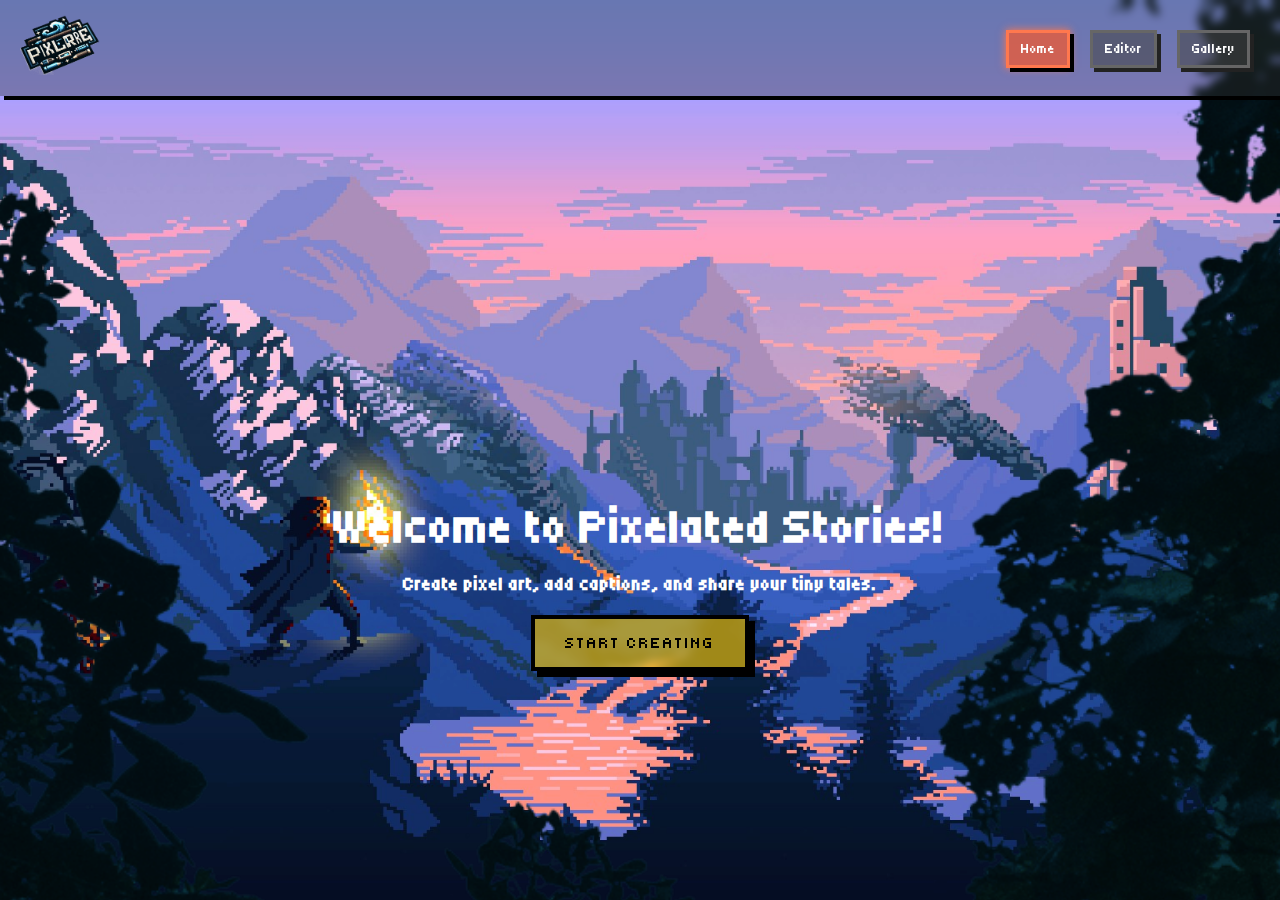
==== index.html @ 0891f61b "first commit." ====
<!DOCTYPE html>
<html lang="en">

<head>
    <meta charset="UTF-8">
    <meta name="viewport" content="width=device-width, initial-scale=1.0">
    <title>Pixelore</title>
    <link rel="stylesheet" href="css/styles.css">
</head>

<body>
    <main>
        <section id="intro-section">
            <div class="banner">
                <header>
                    <nav class="pixel-navbar">
                        <div class="nv-logo"><a href="/"><img src="imgs/logo.png" alt="Pixelore" width="80"></a></div>
                        <ul class="nav-links">
                            <li><a href="/" class="active">Home</a></li>
                            <li><a href="/editor.html">Editor</a></li>
                            <li><a href="/gallery.html">Gallery</a></li>
                        </ul>
                    </nav>
                </header>
                <div class="content">
                    <div class="title">
                        <svg class="logo" viewBox="0 0 50 9" fill="none" xmlns="http://www.w3.org/2000/svg">
                            <path
                                d="M0.72 8.144V1.52H1.812V0.427999H5.196V1.52H6.3V4.88H5.196V5.972H1.932V8.144H0.72ZM1.932 4.76H5.076V1.64H1.932V4.76ZM7.75125 8.144V2.6H8.96325V8.144H7.75125ZM7.75125 1.64V0.427999H8.96325V1.64H7.75125ZM10.4114 8.144V6.944H11.5034V5.852H12.5834V4.88H11.5034V3.8H10.4114V2.6H11.6234V3.692H12.7034V4.76H13.6874V3.692H14.7674V2.6H15.9914V3.8H14.8874V4.88H13.8074V5.852H14.8874V6.944H15.9914V8.144H14.7674V7.064H13.6874V5.972H12.7034V7.064H11.6234V8.144H10.4114ZM17.937 8.144V7.064H16.845V3.692H17.937V2.6H21.321V3.692H22.425V4.88H21.201V3.8H18.057V4.76H20.241V5.972H18.057V6.944H21.201V5.84H22.425V7.052H21.321V8.144H17.937ZM24.9683 8.144V7.064H23.8763V0.427999H25.0883V6.944H28.2323V5.852H29.4563V7.064H28.3523V8.144H24.9683ZM31.6362 8.144V7.064H30.5442V3.692H31.6362V2.6H35.0202V3.692H36.1242V7.064H35.0202V8.144H31.6362ZM31.7562 6.944H34.9002V3.8H31.7562V6.944ZM37.5755 8.144V3.692H38.6675V2.6H42.0515V3.692H43.1555V4.88H41.9315V3.8H38.7875V8.144H37.5755ZM45.3354 8.144V7.064H44.2434V3.692H45.3354V2.6H48.7194V3.692H49.8234V4.88H48.5994V3.8H45.4554V4.76H47.6394V5.972H45.4554V6.944H48.5994V5.84H49.8234V7.052H48.7194V8.144H45.3354Z"
                                fill="white" />
                        </svg>
                    </div>
                    <h1>Welcome to Pixelated Stories!</h1>
                    <h3>Create pixel art, add captions, and share your tiny tales.</h3>
                    <a class="pixy-btn pixel-btn" href="/editor.html">Start Creating</a>
                </div>
            </div>
        </section>
    </main>

    <script src="js/main.js"></script>
</body>

</html>
---- css/styles.css ----
@import url('https://fonts.googleapis.com/css2?family=Bebas+Neue&family=Pixelify+Sans:wght@400..700&family=Tiny5&display=swap');

* {
    margin: 0;
    padding: 0;
    box-sizing: border-box;
}

body, html {
    margin: 0;
    padding: 0;
    height: 100vh;
    display: flex;
    flex-direction: column;
  }
  
body {
    background-color: rgb(25, 25, 25);
    font-family: "Tiny5", sans-serif;

}

/* Navbar Styles */
header {
    width: 100%;
}

.pixel-navbar {
    display: flex;
    justify-content: space-between;
    align-items: center;
    padding: 15px 20px;
    background: #33333360;
    backdrop-filter: blur(4px);
    /* border: 4px solid #555; */
    box-shadow: 4px 4px 0 #000;
}

.pixel-navbar .nv-logo {
    font-size: 24px;
    color: #ffcc00;
    text-shadow: 2px 2px 0 #000, -2px -2px 0 #000, 2px -2px 0 #000, -2px 2px 0 #000;
}

.pixel-navbar .nav-links {
    list-style: none;
    display: flex;
    margin: 0;
    padding: 0;
}

.pixel-navbar .nav-links li {
    margin: 0 10px;
}

.pixel-navbar .nav-links a {
    text-decoration: none;
    color: white;
    font-size: 14px;
    padding: 8px 12px;
    background: #4444448f;
    border: 3px solid #666;
    box-shadow: 4px 4px 0 #222;
    transition: all 0.2s ease-in-out;
}

.pixel-navbar .nav-links a:hover {
    background: #ff5622a9;
    border-color: #ff784e;
    box-shadow: 4px 4px 0 #000, 0 0 8px #ff784e;
    color: #fff;
}

.pixel-navbar .nav-links a[class='active'] {
    background: #ff5622a9;
    border-color: #ff784e;
    box-shadow: 4px 4px 0 #000, 0 0 8px #ff784e;
    color: #fff;
}

#intro-section {
    height: 100vh;
}

.banner {
    height: 100vh;
    display: flex;
    flex-direction: column;
    justify-content: space-between;
    align-items: center;
    position: relative;
    overflow: hidden;
    color: white;
    gap: 20px;
    text-align: center;
}

.banner::before {
    content: '';
    position: absolute;
    inset: 0;
    background-image: url('../imgs/bg.png');
    background-size: cover;
    background-position: center;
    animation: bgZoomIn 4s ease-in-out 1 forwards;
    z-index: -1;
    pointer-events: none;
    transition: all ease-in-out .5s;
}

.banner::after {
    content: '';
    position: absolute;
    inset: 0;
    background-image: url('../imgs/after.png');
    background-size: cover;
    background-position: top;
    transform: scale(2);
    animation: bgZoomOut 4s ease-in-out 1 forwards;
    z-index: -1;
    pointer-events: none;
}

@keyframes bgZoomIn {
    from {
        transform: scale(1.2);
    }

    to {
        transform: scale(1);
    }
}

@keyframes bgZoomOut {
    from {
        transform: scale(1);
    }

    to {
        transform: scale(2);
    }
}

.banner .content {
    display: flex;
    flex-direction: column;
    justify-content: center;
    align-items: center;
    gap: 20px;
    height: 100%;
}

.logo {
    width: 70vw; /* Scales with viewport width */
    height: 15vh; /* Scales with viewport height */
    max-width: 1200px; /* Limit the maximum width */
    max-height: 200px; /* Limit the maximum height */
    display: block;
    margin: 0 auto; /* Centers the logo horizontally */
    filter: drop-shadow(4px 4px 3px rgba(0, 0, 0, 0.7));
}

.banner h1 {
    font-size: 3em;
}

/* Button Style */
.pixel-btn {
    background-color: #ffcc009c; /* Vibrant retro yellow */
    backdrop-filter: blur(5px);
    color: #000; /* Black text for contrast */
    font-size: 16px;
    padding: 15px 30px;
    border: 4px solid #000; /* Bold, blocky border */
    border-radius: 0; /* No rounding for pixel effect */
    cursor: pointer;
    position: relative;
    box-shadow: 6px 6px 0px #000; /* Pixel shadow */
    text-transform: uppercase;
    letter-spacing: 2px;
    transition: all ease-in-out 0.5s;
    outline: none;
    user-select: none;
    text-decoration: none;
}

/* Hover Effect */
.pixel-btn:hover {
    background-color: #ffcc00bd; /* Vibrant retro yellow */
    transform: translate(-3px, -3px); /* Moves the button */
    box-shadow: 9px 9px 0px #000; /* Adjust shadow to match movement */
}

/* Active Effect */
.pixel-btn:active {
    transform: translate(0, 0); /* Reset movement */
    box-shadow: 6px 6px 0px #000; /* Reset shadow */
    background-color: #e69a00; /* Even darker yellow for pressed effect */
}

/* Optional focus styles */
.pixel-btn:focus {
    outline: 2px dashed #fff; /* Dashed white focus outline */
    outline-offset: 4px;
}

svg path {
    fill: transparent;
    stroke: #fff;
    stroke-width: 0.1;
    stroke-dasharray: 50;
    stroke-dashoffset: 50;
    animation: textAnimation 4s ease-in-out 1 forwards;
}

@keyframes textAnimation {
    0% {
        stroke-dashoffset: 50;
    }

    80% {
        fill: transparent;
    }

    100% {
        fill: #fff;
        stroke-dashoffset: 0;
    }
}


/* For very large desktop screens */
@media (min-width: 1440px) {
    .logo {
        width: 60vw;
        height: 18vh;
        filter: drop-shadow(6px 6px 4px rgba(0, 0, 0, 0.8));
    }
}

/* For smaller desktops and tablets */
@media (max-width: 1024px) {
    .logo {
        width: 80vw;
        height: 12vh;
        filter: drop-shadow(3px 3px 2px rgba(0, 0, 0, 0.6));
    }
}

/* For tablets */
@media (max-width: 768px) {
    .logo {
        width: 90vw;
        height: 10vh;
        filter: drop-shadow(2px 2px 1px rgba(0, 0, 0, 0.5));
    }
}

/* For mobile devices */
@media (max-width: 480px) {
    .logo {
        width: 95vw;
        height: 8vh;
        filter: drop-shadow(1px 1px 0.5px rgba(0, 0, 0, 0.3));
    }
}

.error-text {
    color: rgb(192, 6, 6);
    opacity: 0;
    pointer-events: none;
    transition: all ease-in-out .4s;
}
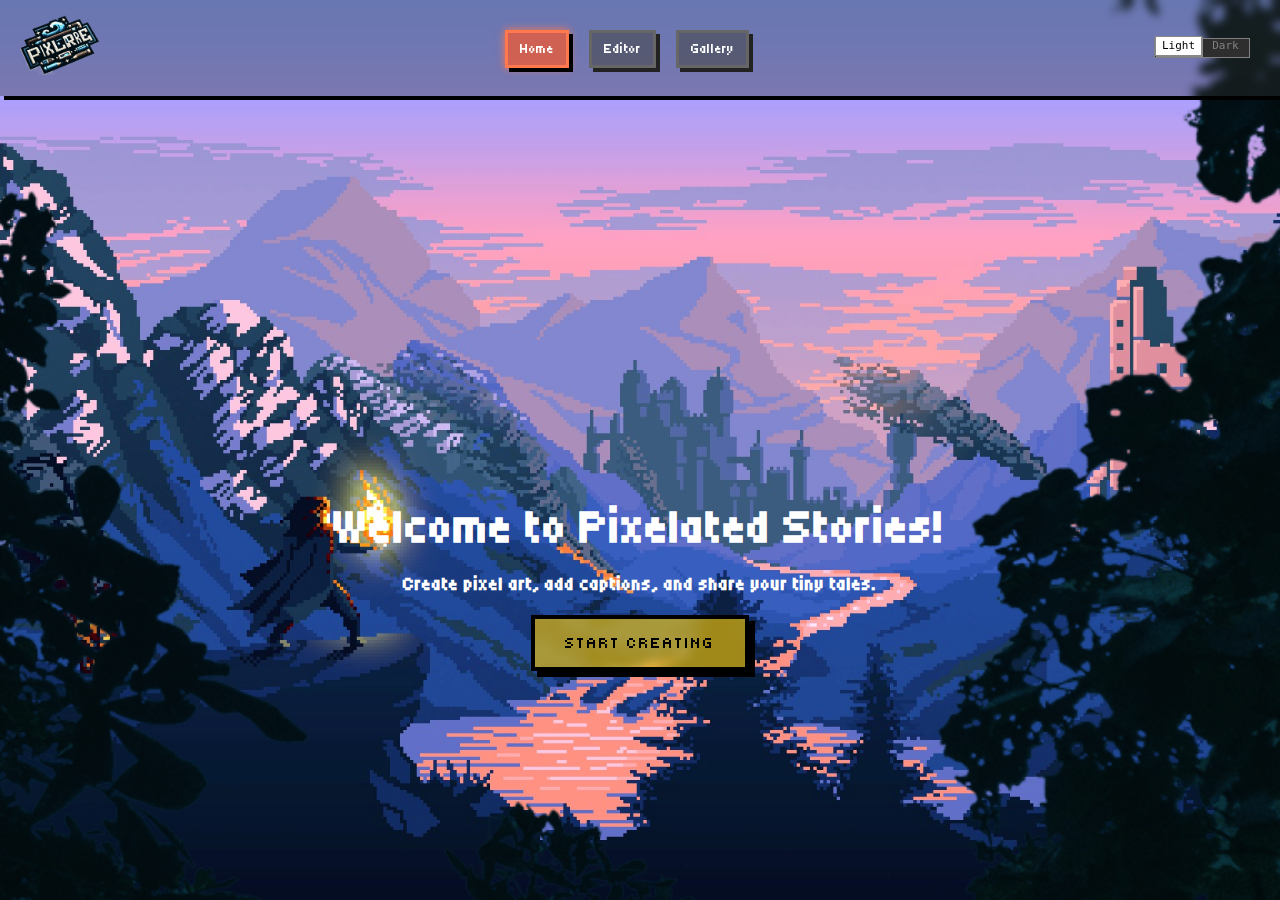
==== commit d5d9f37b: "Implement theminng" ====
--- a/index.html
+++ b/index.html
@@ -14,14 +14,32 @@
             <div class="banner">
                 <header>
                     <nav class="pixel-navbar">
-                        <div class="nv-logo"><a href="/"><img src="imgs/logo.png" alt="Pixelore" width="80"></a></div>
-                        <ul class="nav-links">
-                            <li><a href="/" class="active">Home</a></li>
-                            <li><a href="/editor.html">Editor</a></li>
-                            <li><a href="/gallery.html">Gallery</a></li>
-                        </ul>
+                      <div class="nv-logo">
+                        <a href="#"><img src="imgs/logo.png" alt="Pixelore" width="80" /></a>
+                      </div>
+                      <ul class="nav-links">
+                        <li><a href="#" class="active">Home</a></li>
+                        <li><a href="editor.html">Editor</a></li>
+                        <li><a href="gallery.html">Gallery</a></li>
+                      </ul>
+                      <div class="nav-right">
+                        <label class="switch-retro">
+                          <input type="checkbox" id="theme-toggle" />
+                          <span class="slider">
+                            <span class="toggle-button"></span>
+                            <span class="on">Light</span>
+                            <span class="off">Dark</span>
+                          </span>
+                        </label>
+                        <!-- Hamburger Menu (Visible on mobile/tablet) -->
+                        <div class="hamburger">
+                          <span class="bar"></span>
+                          <span class="bar"></span>
+                          <span class="bar"></span>
+                        </div>
+                      </div>
                     </nav>
-                </header>
+                  </header>
                 <div class="content">
                     <div class="title">
                         <svg class="logo" viewBox="0 0 50 9" fill="none" xmlns="http://www.w3.org/2000/svg">
@@ -32,12 +50,13 @@
                     </div>
                     <h1>Welcome to Pixelated Stories!</h1>
                     <h3>Create pixel art, add captions, and share your tiny tales.</h3>
-                    <a class="pixy-btn pixel-btn" href="/editor.html">Start Creating</a>
+                    <a class="pixy-btn pixel-btn" href="editor.html">Start Creating</a>
                 </div>
             </div>
         </section>
     </main>
 
+    <script src="js/theme.js"></script>
     <script src="js/main.js"></script>
 </body>
 
--- a/css/styles.css
+++ b/css/styles.css
@@ -1,273 +1,422 @@
-@import url('https://fonts.googleapis.com/css2?family=Bebas+Neue&family=Pixelify+Sans:wght@400..700&family=Tiny5&display=swap');
+@font-face {
+  font-family: "Bebas Neue";
+  src: url("../fonts/Bebas_Neue/BebasNeue-Regular.ttf") format("truetype");
+}
+
+@font-face {
+  font-family: "Pixelify Sans";
+  src: url("../fonts/Pixelify_Sans/PixelifySans-VariableFont_wght.ttf")
+    format("truetype");
+}
+
+@font-face {
+  font-family: "Tiny5";
+  src: url("../fonts/Tiny5/Tiny5-Regular.ttf") format("truetype");
+}
 
 * {
-    margin: 0;
-    padding: 0;
-    box-sizing: border-box;
-}
-
-body, html {
-    margin: 0;
-    padding: 0;
-    height: 100vh;
-    display: flex;
-    flex-direction: column;
-  }
-  
+  margin: 0;
+  padding: 0;
+  box-sizing: border-box;
+}
+
+/* Base Colors for Light Mode */
+:root {
+  --bg-color: #f0f0f0;
+  --text-color: #333333;
+  --accent-color: #ffcc00;
+}
+
+/* Override Colors for Dark Mode */
+body.dark-mode {
+  --bg-color: #111111;
+  --text-color: #f0f0f0;
+  --accent-color: #ff8800;
+}
+
+body,
+html {
+  height: 100%;
+}
+
 body {
-    background-color: rgb(25, 25, 25);
-    font-family: "Tiny5", sans-serif;
-
+  background-color: var(--bg-color);
+  color: var(--text-color);
+  font-family: "Tiny5", sans-serif;
+  transition: background-color 0.3s ease, color 0.3s ease;
 }
 
 /* Navbar Styles */
 header {
+  width: 100%;
+}
+
+.pixel-navbar {
+  display: flex;
+  justify-content: space-between;
+  align-items: center;
+  padding: 15px 20px;
+  background: #33333360;
+  backdrop-filter: blur(4px);
+  box-shadow: 4px 4px 0 #000;
+  position: relative;
+}
+
+.pixel-navbar .nv-logo {
+  font-size: 24px;
+  color: #ffcc00;
+  text-shadow: 2px 2px 0 #000, -2px -2px 0 #000, 2px -2px 0 #000,
+    -2px 2px 0 #000;
+}
+
+.pixel-navbar .nav-links {
+  list-style: none;
+  display: flex;
+  margin: 0;
+  padding: 0;
+}
+
+.pixel-navbar .nav-links li {
+  margin: 0 10px;
+}
+
+.pixel-navbar .nav-links a {
+  text-decoration: none;
+  color: white;
+  font-size: 14px;
+  padding: 8px 12px;
+  background: #4444448f;
+  border: 3px solid #666;
+  box-shadow: 4px 4px 0 #222;
+  transition: all 0.2s ease-in-out;
+}
+
+.pixel-navbar .nav-links a:hover,
+.pixel-navbar .nav-links a.active {
+  background: #ff5622a9;
+  border-color: #ff784e;
+  box-shadow: 4px 4px 0 #000, 0 0 8px #ff784e;
+  color: #fff;
+}
+
+/* Retro Switch Styles */
+.switch-retro {
+  display: inline-block;
+  position: relative;
+  width: 96px;
+  height: 20px;
+  background-color: #2e2e2e;
+  border: 1px solid grey;
+  margin-right: 10px;
+}
+
+.switch-retro input[type="checkbox"] {
+  display: none;
+}
+
+.switch-retro .slider {
+  position: absolute;
+  cursor: pointer;
+  top: 0;
+  left: 0;
+  right: 0;
+  bottom: 0;
+}
+
+.switch-retro .on,
+.switch-retro .off {
+  position: absolute;
+  height: 20px;
+  width: 47px;
+  text-align: center;
+  line-height: 20px;
+  font-family: monospace;
+  font-size: 11px;
+}
+
+.switch-retro .on {
+  left: 0;
+  bottom: 1px;
+  color: black;
+}
+
+.switch-retro .off {
+  right: 0;
+  bottom: 1px;
+  color: black;
+}
+
+.switch-retro .toggle-button {
+  position: absolute;
+  height: 20px;
+  width: 47px;
+  left: 0;
+  bottom: 1px;
+  background-color: white;
+  border: 1px solid #888;
+  box-shadow: 1px 1px 0px #888;
+  transition: 0.4s;
+}
+
+.switch-retro input:checked ~ .slider .toggle-button {
+  left: 48px;
+  box-shadow: -1px 1px 0px #888;
+}
+
+.switch-retro input:checked ~ .slider .on {
+  color: grey;
+}
+
+.switch-retro input:not(:checked) ~ .slider .off {
+  color: grey;
+}
+
+/* Right Section of Navbar */
+.nav-right {
+  display: flex;
+  align-items: center;
+}
+
+/* Hamburger Menu Styles */
+.hamburger {
+  display: none;
+  flex-direction: column;
+  cursor: pointer;
+  margin-left: 10px;
+}
+
+.hamburger .bar {
+  width: 25px;
+  height: 3px;
+  background-color: #fff;
+  margin: 3px 0;
+  border: 1px solid #222;
+  box-shadow: 2px 2px 0 #000;
+}
+
+/* Responsive Styles */
+@media (max-width: 768px) {
+  /* Hide the nav links by default on mobile/tablet */
+  .nav-links {
+    display: none !important;
+    flex-direction: column;
+    position: absolute;
+    top: 100px;
+    left: 0;
     width: 100%;
-}
-
-.pixel-navbar {
+    background: #4444448f;
+    border-top: 3px solid #666;
+    box-shadow: 4px 4px 0 #222;
+    z-index: 100;
+  }
+  /* Show the nav links when the active class is toggled */
+  .nav-links.active {
+    display: flex !important;
+    gap: 10px;
+  }
+  .nav-links li {
+    margin: 10px 0;
+    text-align: center;
+  }
+  .nav-links a {
+    display: block;
+    width: 100%;
+  }
+
+  .hamburger {
     display: flex;
-    justify-content: space-between;
-    align-items: center;
-    padding: 15px 20px;
-    background: #33333360;
-    backdrop-filter: blur(4px);
-    /* border: 4px solid #555; */
-    box-shadow: 4px 4px 0 #000;
-}
-
-.pixel-navbar .nv-logo {
-    font-size: 24px;
-    color: #ffcc00;
-    text-shadow: 2px 2px 0 #000, -2px -2px 0 #000, 2px -2px 0 #000, -2px 2px 0 #000;
-}
-
-.pixel-navbar .nav-links {
-    list-style: none;
-    display: flex;
-    margin: 0;
-    padding: 0;
-}
-
-.pixel-navbar .nav-links li {
-    margin: 0 10px;
-}
-
-.pixel-navbar .nav-links a {
-    text-decoration: none;
-    color: white;
-    font-size: 14px;
-    padding: 8px 12px;
-    background: #4444448f;
-    border: 3px solid #666;
-    box-shadow: 4px 4px 0 #222;
-    transition: all 0.2s ease-in-out;
-}
-
-.pixel-navbar .nav-links a:hover {
-    background: #ff5622a9;
-    border-color: #ff784e;
-    box-shadow: 4px 4px 0 #000, 0 0 8px #ff784e;
-    color: #fff;
-}
-
-.pixel-navbar .nav-links a[class='active'] {
-    background: #ff5622a9;
-    border-color: #ff784e;
-    box-shadow: 4px 4px 0 #000, 0 0 8px #ff784e;
-    color: #fff;
+  }
 }
 
 #intro-section {
-    height: 100vh;
+  height: 100vh;
 }
 
 .banner {
-    height: 100vh;
-    display: flex;
-    flex-direction: column;
-    justify-content: space-between;
-    align-items: center;
-    position: relative;
-    overflow: hidden;
-    color: white;
-    gap: 20px;
-    text-align: center;
+  height: 100vh;
+  display: flex;
+  flex-direction: column;
+  justify-content: space-between;
+  align-items: center;
+  position: relative;
+  overflow: hidden;
+  color: white;
+  gap: 20px;
+  text-align: center;
 }
 
 .banner::before {
-    content: '';
-    position: absolute;
-    inset: 0;
-    background-image: url('../imgs/bg.png');
-    background-size: cover;
-    background-position: center;
-    animation: bgZoomIn 4s ease-in-out 1 forwards;
-    z-index: -1;
-    pointer-events: none;
-    transition: all ease-in-out .5s;
+  content: "";
+  position: absolute;
+  inset: 0;
+  background-image: url("../imgs/bg.png");
+  background-size: cover;
+  background-position: center;
+  animation: bgZoomIn 4s ease-in-out 1 forwards;
+  z-index: -1;
+  pointer-events: none;
+  transition: all ease-in-out 0.5s;
 }
 
 .banner::after {
-    content: '';
-    position: absolute;
-    inset: 0;
-    background-image: url('../imgs/after.png');
-    background-size: cover;
-    background-position: top;
+  content: "";
+  position: absolute;
+  inset: 0;
+  background-image: url("../imgs/after.png");
+  background-size: cover;
+  background-position: top;
+  transform: scale(2);
+  animation: bgZoomOut 4s ease-in-out 1 forwards;
+  z-index: -1;
+  pointer-events: none;
+}
+
+@keyframes bgZoomIn {
+  from {
+    transform: scale(1.2);
+  }
+
+  to {
+    transform: scale(1);
+  }
+}
+
+@keyframes bgZoomOut {
+  from {
+    transform: scale(1);
+  }
+
+  to {
     transform: scale(2);
-    animation: bgZoomOut 4s ease-in-out 1 forwards;
-    z-index: -1;
-    pointer-events: none;
-}
-
-@keyframes bgZoomIn {
-    from {
-        transform: scale(1.2);
-    }
-
-    to {
-        transform: scale(1);
-    }
-}
-
-@keyframes bgZoomOut {
-    from {
-        transform: scale(1);
-    }
-
-    to {
-        transform: scale(2);
-    }
+  }
 }
 
 .banner .content {
-    display: flex;
-    flex-direction: column;
-    justify-content: center;
-    align-items: center;
-    gap: 20px;
-    height: 100%;
+  display: flex;
+  flex-direction: column;
+  justify-content: center;
+  align-items: center;
+  gap: 20px;
+  height: 100%;
 }
 
 .logo {
-    width: 70vw; /* Scales with viewport width */
-    height: 15vh; /* Scales with viewport height */
-    max-width: 1200px; /* Limit the maximum width */
-    max-height: 200px; /* Limit the maximum height */
-    display: block;
-    margin: 0 auto; /* Centers the logo horizontally */
-    filter: drop-shadow(4px 4px 3px rgba(0, 0, 0, 0.7));
+  width: 70vw; /* Scales with viewport width */
+  height: 15vh; /* Scales with viewport height */
+  max-width: 1200px; /* Limit the maximum width */
+  max-height: 200px; /* Limit the maximum height */
+  display: block;
+  margin: 0 auto; /* Centers the logo horizontally */
+  filter: drop-shadow(4px 4px 3px rgba(0, 0, 0, 0.7));
 }
 
 .banner h1 {
-    font-size: 3em;
+  font-size: 3em;
 }
 
 /* Button Style */
 .pixel-btn {
-    background-color: #ffcc009c; /* Vibrant retro yellow */
-    backdrop-filter: blur(5px);
-    color: #000; /* Black text for contrast */
-    font-size: 16px;
-    padding: 15px 30px;
-    border: 4px solid #000; /* Bold, blocky border */
-    border-radius: 0; /* No rounding for pixel effect */
-    cursor: pointer;
-    position: relative;
-    box-shadow: 6px 6px 0px #000; /* Pixel shadow */
-    text-transform: uppercase;
-    letter-spacing: 2px;
-    transition: all ease-in-out 0.5s;
-    outline: none;
-    user-select: none;
-    text-decoration: none;
+  background-color: #ffcc009c; /* Vibrant retro yellow */
+  backdrop-filter: blur(5px);
+  color: #000; /* Black text for contrast */
+  font-size: 16px;
+  padding: 15px 30px;
+  border: 4px solid #000; /* Bold, blocky border */
+  border-radius: 0; /* No rounding for pixel effect */
+  cursor: pointer;
+  position: relative;
+  box-shadow: 6px 6px 0px #000; /* Pixel shadow */
+  text-transform: uppercase;
+  letter-spacing: 2px;
+  transition: all ease-in-out 0.5s;
+  outline: none;
+  user-select: none;
+  text-decoration: none;
 }
 
 /* Hover Effect */
 .pixel-btn:hover {
-    background-color: #ffcc00bd; /* Vibrant retro yellow */
-    transform: translate(-3px, -3px); /* Moves the button */
-    box-shadow: 9px 9px 0px #000; /* Adjust shadow to match movement */
+  background-color: #ffcc00bd; /* Vibrant retro yellow */
+  transform: translate(-3px, -3px); /* Moves the button */
+  box-shadow: 9px 9px 0px #000; /* Adjust shadow to match movement */
 }
 
 /* Active Effect */
 .pixel-btn:active {
-    transform: translate(0, 0); /* Reset movement */
-    box-shadow: 6px 6px 0px #000; /* Reset shadow */
-    background-color: #e69a00; /* Even darker yellow for pressed effect */
+  transform: translate(0, 0); /* Reset movement */
+  box-shadow: 6px 6px 0px #000; /* Reset shadow */
+  background-color: #e69a00; /* Even darker yellow for pressed effect */
 }
 
 /* Optional focus styles */
 .pixel-btn:focus {
-    outline: 2px dashed #fff; /* Dashed white focus outline */
-    outline-offset: 4px;
+  outline: 2px dashed #fff; /* Dashed white focus outline */
+  outline-offset: 4px;
 }
 
 svg path {
+  fill: transparent;
+  stroke: #fff;
+  stroke-width: 0.1;
+  stroke-dasharray: 50;
+  stroke-dashoffset: 50;
+  animation: textAnimation 4s ease-in-out 1 forwards;
+}
+
+@keyframes textAnimation {
+  0% {
+    stroke-dashoffset: 50;
+  }
+
+  80% {
     fill: transparent;
-    stroke: #fff;
-    stroke-width: 0.1;
-    stroke-dasharray: 50;
-    stroke-dashoffset: 50;
-    animation: textAnimation 4s ease-in-out 1 forwards;
-}
-
-@keyframes textAnimation {
-    0% {
-        stroke-dashoffset: 50;
-    }
-
-    80% {
-        fill: transparent;
-    }
-
-    100% {
-        fill: #fff;
-        stroke-dashoffset: 0;
-    }
-}
-
+  }
+
+  100% {
+    fill: #fff;
+    stroke-dashoffset: 0;
+  }
+}
 
 /* For very large desktop screens */
 @media (min-width: 1440px) {
-    .logo {
-        width: 60vw;
-        height: 18vh;
-        filter: drop-shadow(6px 6px 4px rgba(0, 0, 0, 0.8));
-    }
+  .logo {
+    width: 60vw;
+    height: 18vh;
+    filter: drop-shadow(6px 6px 4px rgba(0, 0, 0, 0.8));
+  }
 }
 
 /* For smaller desktops and tablets */
 @media (max-width: 1024px) {
-    .logo {
-        width: 80vw;
-        height: 12vh;
-        filter: drop-shadow(3px 3px 2px rgba(0, 0, 0, 0.6));
-    }
+  .logo {
+    width: 80vw;
+    height: 12vh;
+    filter: drop-shadow(3px 3px 2px rgba(0, 0, 0, 0.6));
+  }
 }
 
 /* For tablets */
 @media (max-width: 768px) {
-    .logo {
-        width: 90vw;
-        height: 10vh;
-        filter: drop-shadow(2px 2px 1px rgba(0, 0, 0, 0.5));
-    }
+  .logo {
+    width: 90vw;
+    height: 10vh;
+    filter: drop-shadow(2px 2px 1px rgba(0, 0, 0, 0.5));
+  }
 }
 
 /* For mobile devices */
 @media (max-width: 480px) {
-    .logo {
-        width: 95vw;
-        height: 8vh;
-        filter: drop-shadow(1px 1px 0.5px rgba(0, 0, 0, 0.3));
-    }
+  .logo {
+    width: 95vw;
+    height: 8vh;
+    filter: drop-shadow(1px 1px 0.5px rgba(0, 0, 0, 0.3));
+  }
 }
 
 .error-text {
-    color: rgb(192, 6, 6);
-    opacity: 0;
-    pointer-events: none;
-    transition: all ease-in-out .4s;
-}+  color: rgb(192, 6, 6);
+  opacity: 0;
+  pointer-events: none;
+  transition: all ease-in-out 0.4s;
+}
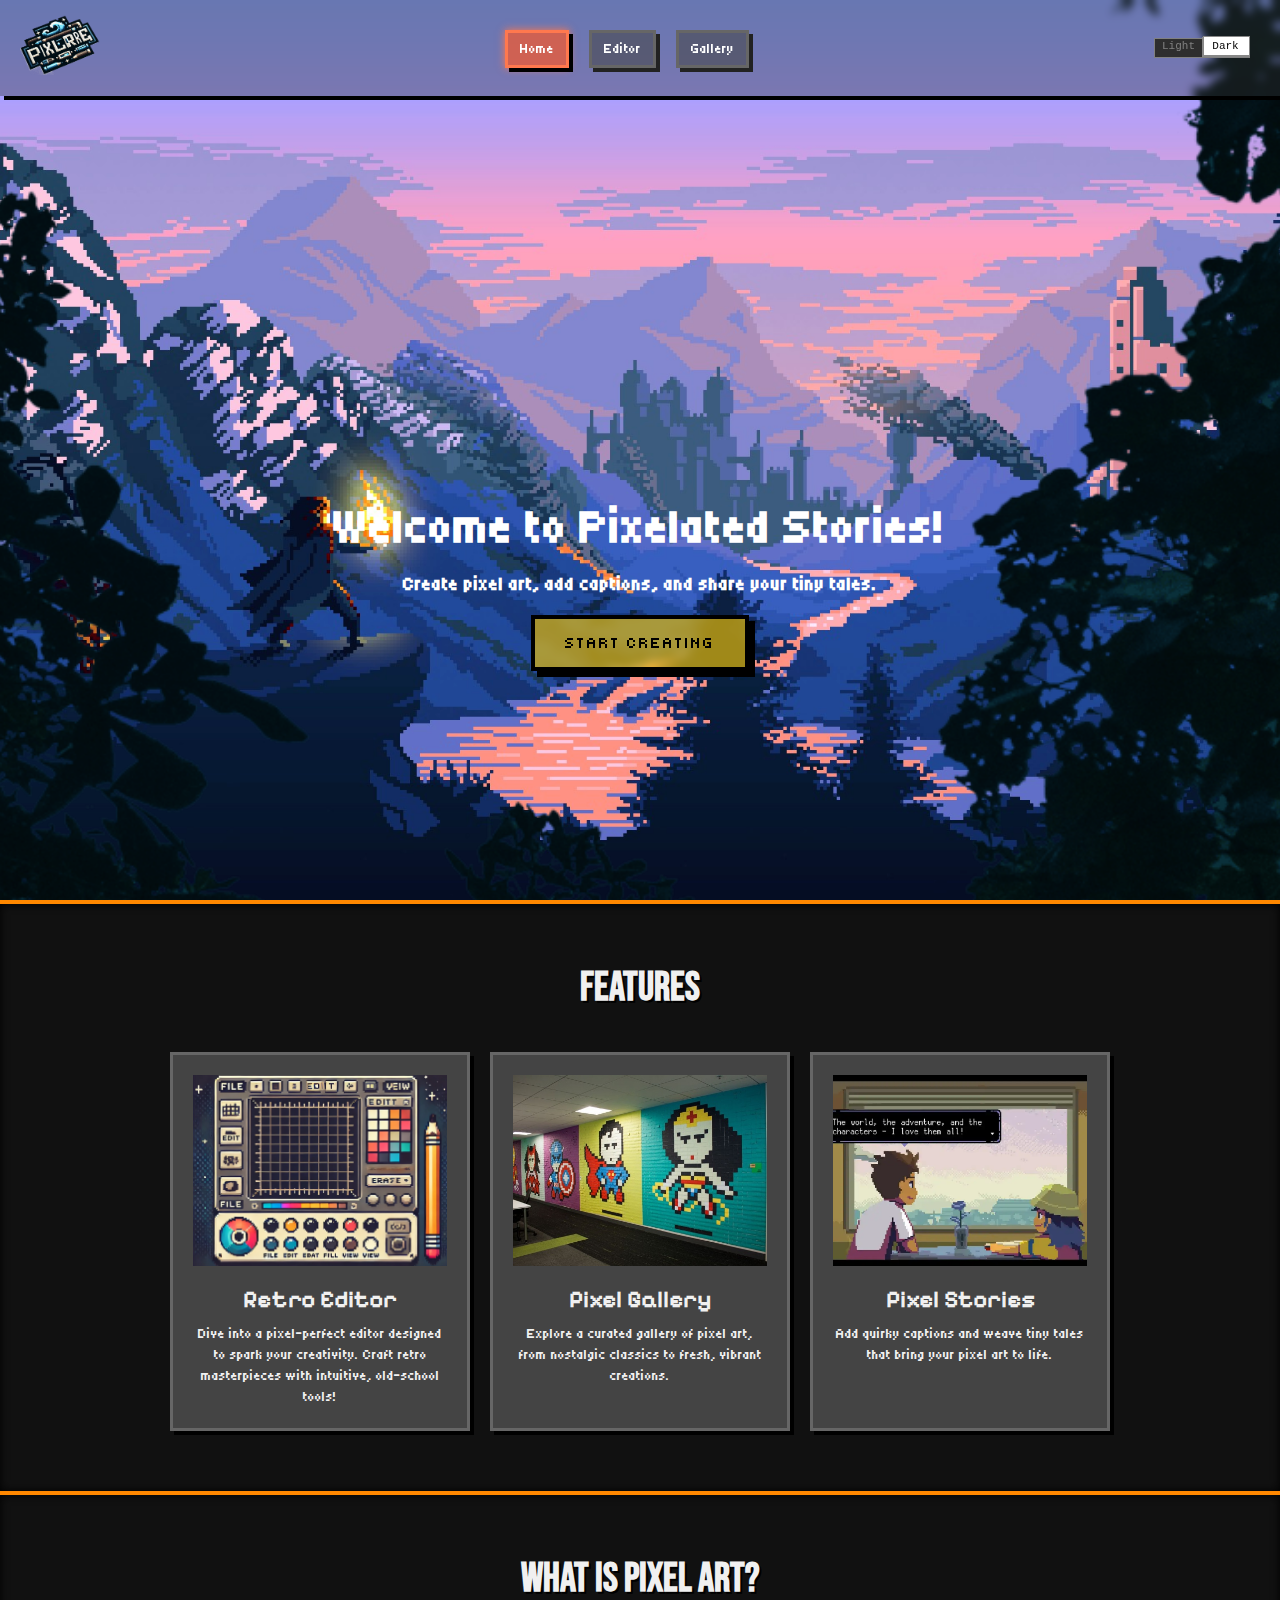
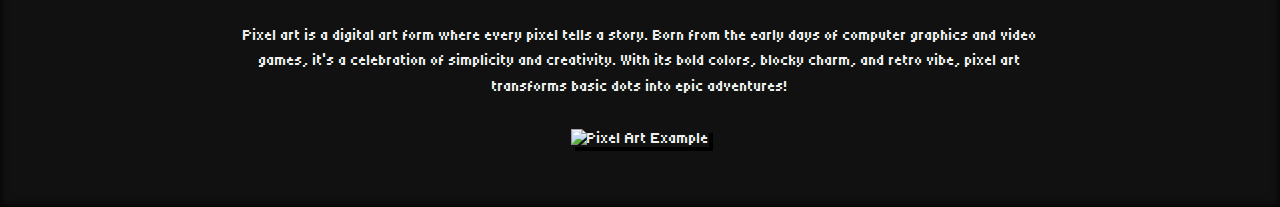
==== commit ffd50cf8: "improve homepage" ====
--- a/index.html
+++ b/index.html
@@ -54,6 +54,52 @@
                 </div>
             </div>
         </section>
+        <!-- Features Section -->
+        <section id="features-section">
+          <div class="features-container">
+            <h2>Features</h2>
+            <div class="feature-cards">
+              <div class="feature-card">
+                <img src="imgs/retro-editor.webp" alt="Retro Editor" />
+                <h3>Retro Editor</h3>
+                <p>
+                  Dive into a pixel-perfect editor designed to spark your creativity.
+                  Craft retro masterpieces with intuitive, old-school tools!
+                </p>
+              </div>
+              <div class="feature-card">
+                <img src="imgs/pix-gallery.png" alt="Pixel Gallery" />
+                <h3>Pixel Gallery</h3>
+                <p>
+                  Explore a curated gallery of pixel art, from nostalgic classics to
+                  fresh, vibrant creations.
+                </p>
+              </div>
+              <div class="feature-card">
+                <img src="imgs/pix-story.png" alt="Pixel Stories" />
+                <h3>Pixel Stories</h3>
+                <p>
+                  Add quirky captions and weave tiny tales that bring your pixel art
+                  to life.
+                </p>
+              </div>
+            </div>
+          </div>
+        </section>
+
+        <!-- What is Pixel Art Section -->
+        <section id="pixel-art-info">
+          <div class="pixel-art-container">
+            <h2>What is Pixel Art?</h2>
+            <p>
+              Pixel art is a digital art form where every pixel tells a story. Born from
+              the early days of computer graphics and video games, it’s a celebration of
+              simplicity and creativity. With its bold colors, blocky charm, and
+              retro vibe, pixel art transforms basic dots into epic adventures!
+            </p>
+            <img src="imgs/ex.png" alt="Pixel Art Example" />
+          </div>
+        </section>
     </main>
 
     <script src="js/theme.js"></script>
--- a/css/styles.css
+++ b/css/styles.css
@@ -25,6 +25,9 @@
   --bg-color: #f0f0f0;
   --text-color: #333333;
   --accent-color: #ffcc00;
+
+  --card-bg: #ddd;
+  --card-border: #bbb;
 }
 
 /* Override Colors for Dark Mode */
@@ -32,6 +35,9 @@
   --bg-color: #111111;
   --text-color: #f0f0f0;
   --accent-color: #ff8800;
+
+  --card-bg: #444;
+  --card-border: #666;
 }
 
 body,
@@ -420,3 +426,91 @@
   pointer-events: none;
   transition: all ease-in-out 0.4s;
 }
+
+
+/* FEATURES SECTION */
+#features-section {
+  padding: 60px 20px;
+  background-color: var(--bg-color);
+  color: var(--text-color);
+  border-top: 4px solid var(--accent-color);
+  box-shadow: inset 0 0 10px #000;
+  text-align: center;
+}
+
+#features-section h2 {
+  font-family: "Bebas Neue", sans-serif;
+  font-size: 2.5em;
+  margin-bottom: 40px;
+  text-shadow: 2px 2px 0 #000;
+}
+
+.feature-cards {
+  display: flex;
+  flex-wrap: wrap;
+  justify-content: center;
+  gap: 20px;
+}
+
+.feature-card {
+  background-color: var(--card-bg);
+  border: 3px solid var(--card-border);
+  box-shadow: 4px 4px 0 #000;
+  padding: 20px;
+  width: 300px;
+  transition: transform 0.3s;
+}
+
+.feature-card:hover {
+  transform: translate(-3px, -3px);
+  box-shadow: 7px 7px 0 #000;
+}
+
+.feature-card img {
+  width: 100%;
+  height: auto;
+  margin-bottom: 15px;
+  aspect-ratio: 4/3 !important;
+  object-fit: cover;
+}
+
+.feature-card h3 {
+  font-family: "Pixelify Sans", sans-serif;
+  font-size: 1.5em;
+  margin-bottom: 10px;
+}
+
+.feature-card p {
+  font-size: 14px;
+  line-height: 1.5;
+}
+
+/* PIXEL ART INFO SECTION */
+#pixel-art-info {
+  padding: 60px 20px;
+  background-color: var(--bg-color);
+  color: var(--text-color);
+  border-top: 4px solid var(--accent-color);
+  box-shadow: inset 0 0 10px #000;
+  text-align: center;
+}
+
+#pixel-art-info h2 {
+  font-family: "Bebas Neue", sans-serif;
+  font-size: 2.5em;
+  margin-bottom: 20px;
+  text-shadow: 2px 2px 0 #000;
+}
+
+.pixel-art-container p {
+  font-size: 16px;
+  line-height: 1.6;
+  max-width: 800px;
+  margin: 0 auto 30px;
+}
+
+.pixel-art-container img {
+  width: 90%;
+  max-width: 600px;
+  box-shadow: 4px 4px 0 #000;
+}